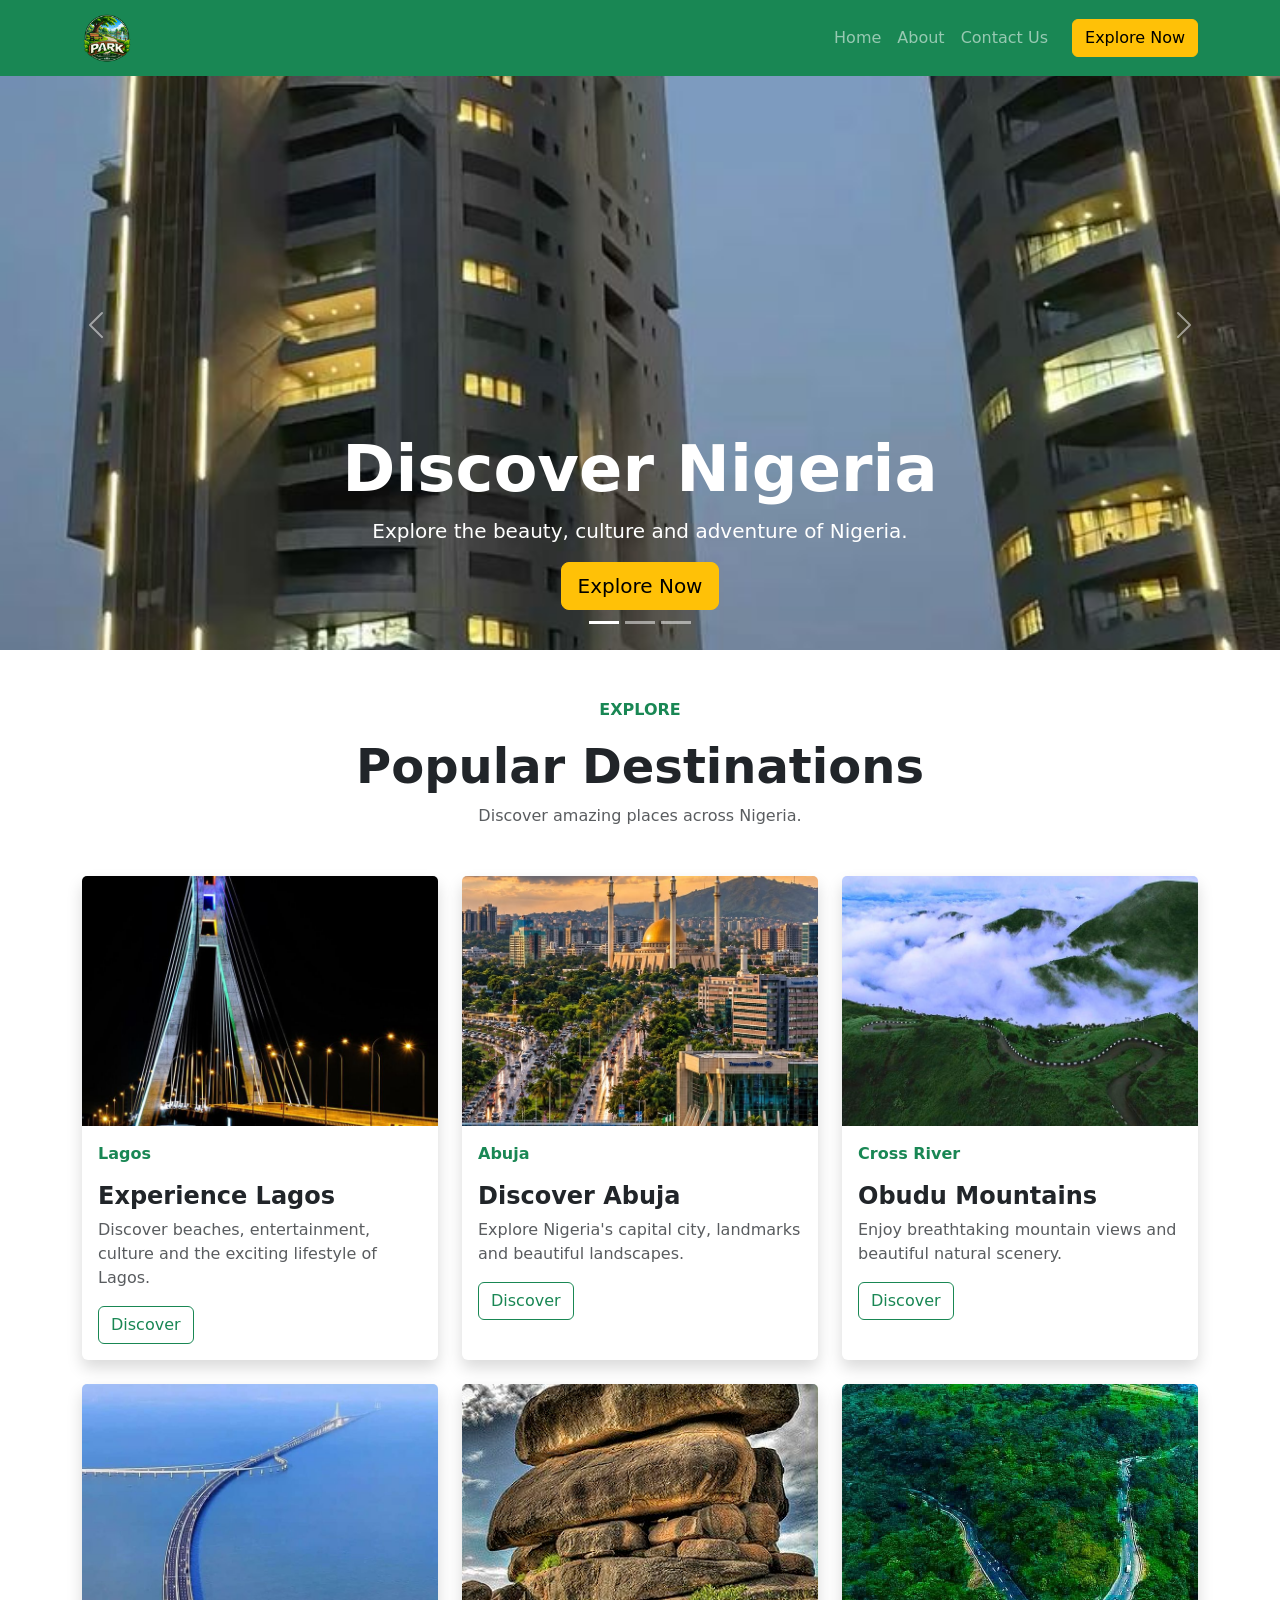
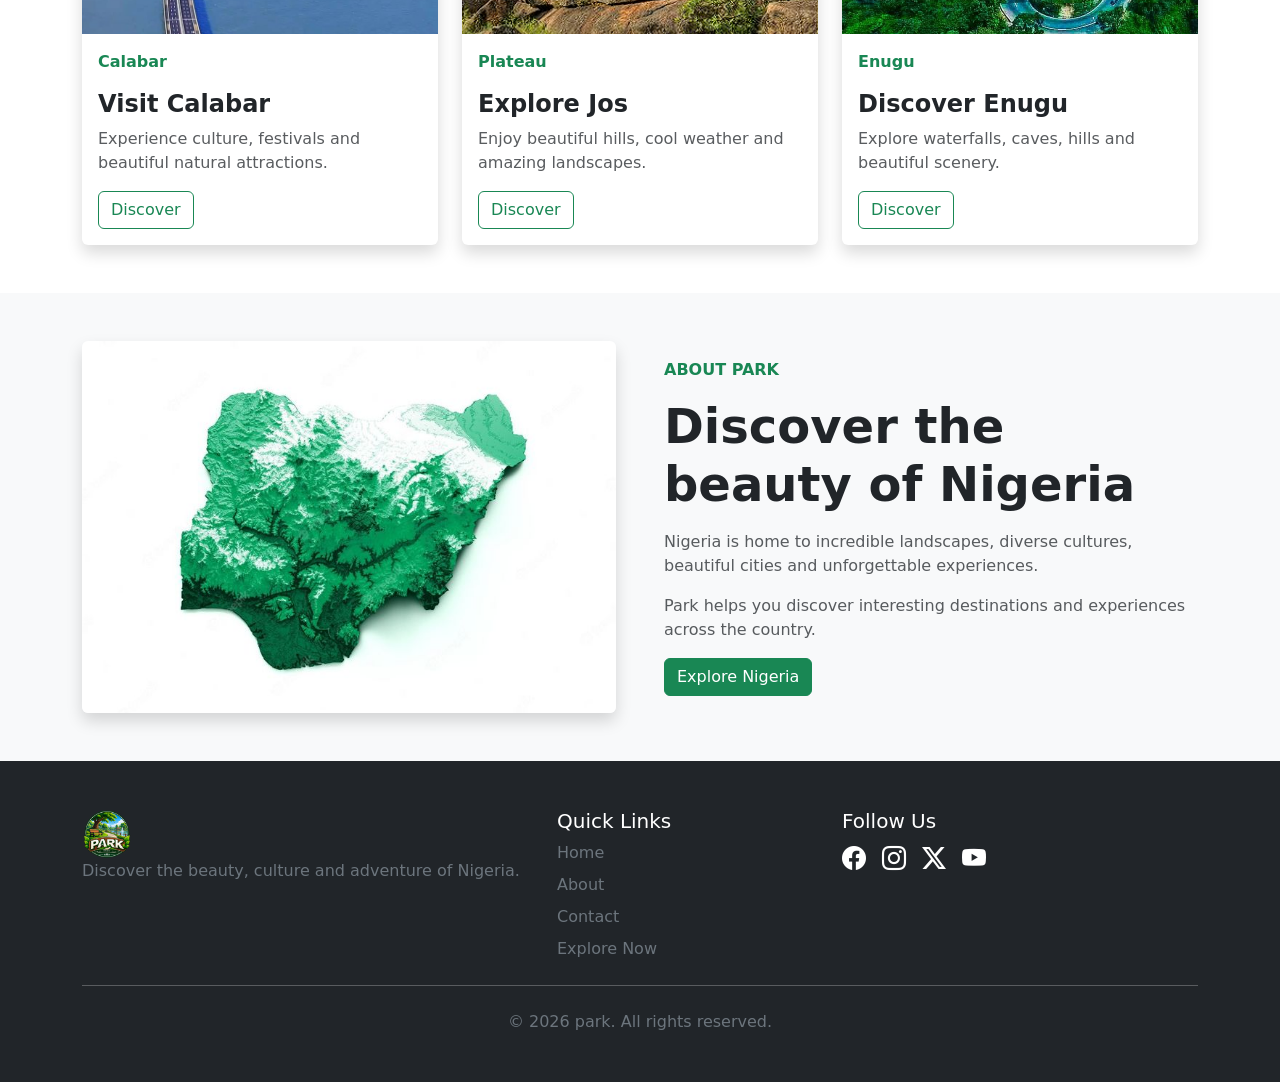
==== index.html @ 6b12b0c2 "Update login page styling" ====
<!doctype html>
<html lang="en">
  <head>
    <link rel="icon" type="image/png" href="images/park.png">
    <meta charset="UTF-8" />
    <meta name="viewport" content="width=device-width, initial-scale=1.0" />
    
    <title>Park|Home</title>
    <link rel="stylesheet" href="style.css">

    <link
      href="https://cdn.jsdelivr.net/npm/bootstrap@5.3.8/dist/css/bootstrap.min.css"
      rel="stylesheet"
    />

    <link
      rel="stylesheet"
      href="https://cdn.jsdelivr.net/npm/bootstrap-icons@1.13.1/font/bootstrap-icons.min.css"
    />
    <style>
      
      
    </style>
  </head>

  <body>
    <nav class="navbar navbar-expand-lg navbar-dark bg-success fixed-top">
      <div class="container">
        <a class="navbar-brand fw-bold fs-3" href="index.html">
          <img
            src="images/park.png"
            class="img-fluid"
            style="height: 50px; width: auto"
            alt="Park Logo"
          />
        </a>

        <button
          class="navbar-toggler"
          type="button"
          data-bs-toggle="collapse"
          data-bs-target="#navbarNav"
        >
          <span class="navbar-toggler-icon"></span>
        </button>

        <div class="collapse navbar-collapse" id="navbarNav">
          <ul class="navbar-nav ms-auto">
            <li class="nav-item">
              <a class="nav-link " href="html/index.html"> Home </a>
            </li>

            <li class="nav-item">
              <a class="nav-link" href="html/about.html"> About </a>
            </li>

            <li class="nav-item">
              <a class="nav-link" href="html/contact.html"> Contact Us</a>
            </li>
          </ul>

          <a href="html/explore.html" class="btn btn-warning ms-lg-3"> Explore Now </a>
        </div>
      </div>
    </nav>

    <section id="home">
      <div id="heroCarousel" class="carousel slide" data-bs-ride="carousel">
        <div class="carousel-indicators">
          <button
            type="button"
            data-bs-target="#heroCarousel"
            data-bs-slide-to="0"
            class="active"
          ></button>

          <button
            type="button"
            data-bs-target="#heroCarousel"
            data-bs-slide-to="1"
          ></button>

          <button
            type="button"
            data-bs-target="#heroCarousel"
            data-bs-slide-to="2"
          ></button>
        </div>

        <div class="carousel-inner">
          <div class="carousel-item active">
            <img
              src="images/Eko Atlantic City Nigeria 🇳🇬.jpg"
              class="d-block w-100"
              style="height: 650px; object-fit: cover"
              alt="Nigeria landscape"
            />

            <div class="carousel-caption">
              <h1 class="display-3 fw-bold">Discover Nigeria</h1>

              <p class="fs-5">
                Explore the beauty, culture and adventure of Nigeria.
              </p>

              <a href="html/explore.html" class="btn btn-warning btn-lg">
                Explore Now
              </a>
            </div>
          </div>

          <div class="carousel-item">
            <img
              src="images/Lagos, Nigeria.jpg"
              class="d-block w-100"
              style="height: 650px; object-fit: cover"
              alt="Nature"
            />

            <div class="carousel-caption">
              <h1 class="display-3 fw-bold">Your Adventure Awaits</h1>

              <p class="fs-5">There is always somewhere new to explore.</p>

              <a href="html/explore.html" class="btn btn-warning btn-lg">
                Start Exploring
              </a>
            </div>
          </div>

          <div class="carousel-item">
            <img
              src="images/3rd.jpg"
              class="d-block w-100"
              style="height: 650px; object-fit: cover"
              alt="Mountains"
            />

            <div class="carousel-caption">
              <h1 class="display-3 fw-bold">Experien<span>ce Nature</span></h1>

              <p class="fs-5">Discover moun<span>tains, forests and waterfalls.</span></p>

              <a href="html/contact.html" class="btn btn-warning btn-lg">
                Plan Your Trip
              </a>
            </div>
          </div>
        </div>

        <button
          class="carousel-control-prev"
          type="button"
          data-bs-target="#heroCarousel"
          data-bs-slide="prev"
        >
          <span class="carousel-control-prev-icon"></span>
        </button>

        <button
          class="carousel-control-next"
          type="button"
          data-bs-target="#heroCarousel"
          data-bs-slide="next"
        >
          <span class="carousel-control-next-icon"></span>
        </button>
      </div>
    </section>
    <section id="destinations" class="py-5">
      <div class="container">
        <div class="text-center mb-5">
          <p class="text-success fw-bold">EXPLORE</p>

          <h2 class="display-5 fw-bold">Popular Destinations</h2>

          <p class="text-muted">Discover amazing places across Nigeria.</p>
        </div>

        <div class="row g-4">
          <div class="col-md-6 col-lg-4">
            <div class="card h-100 shadow border-0">
              <img
                src="images/lagos.jpg"
                class="card-img-top"
                style="height: 250px; object-fit: cover"
                alt="Lagos"
              />

              <div class="card-body">
                <p class="text-success fw-bold">Lagos</p>

                <h4 class="card-title fw-bold">Experience Lagos</h4>

                <p class="card-text text-muted">
                  Discover beaches, entertainment, culture and the exciting
                  lifestyle of Lagos.
                </p>

                <a href="html/explore.html" class="btn btn-outline-success"> Discover </a>
              </div>
            </div>
          </div>

          <div class="col-md-6 col-lg-4">
            <div class="card h-100 shadow border-0">
              <img
                src="images/Abuja, Nigeria.jpg"
                class="card-img-top"
                style="height: 250px; object-fit: cover"
                alt="Abuja"
              />

              <div class="card-body">
                <p class="text-success fw-bold">Abuja</p>

                <h4 class="card-title fw-bold">Discover Abuja</h4>

                <p class="card-text text-muted">
                  Explore Nigeria's capital city, landmarks and beautiful
                  landscapes.
                </p>

                <a href="html/explore.html" class="btn btn-outline-success"> Discover </a>
              </div>
            </div>
          </div>

          <div class="col-md-6 col-lg-4">
            <div class="card h-100 shadow border-0">
              <img
                src="images/obudu.jpg"
                class="card-img-top"
                style="height: 250px; object-fit: cover"
                alt="Obudu Mountains"
              />

              <div class="card-body">
                <p class="text-success fw-bold">Cross River</p>

                <h4 class="card-title fw-bold">Obudu Mountains</h4>

                <p class="card-text text-muted">
                  Enjoy breathtaking mountain views and beautiful natural
                  scenery.
                </p>

                <a href="html/explore.html" class="btn btn-outline-success"> Discover </a>
              </div>
            </div>
          </div>

          <div class="col-md-6 col-lg-4">
            <div class="card h-100 shadow border-0">
              <img
                src="images/calabar.jpg"
                class="card-img-top"
                style="height: 250px; object-fit: cover"
                alt="Calabar"
              />

              <div class="card-body">
                <p class="text-success fw-bold">Calabar</p>

                <h4 class="card-title fw-bold">Visit Calabar</h4>

                <p class="card-text text-muted">
                  Experience culture, festivals and beautiful natural
                  attractions.
                </p>

                <a href="html/explore.html" class="btn btn-outline-success"> Discover </a>
              </div>
            </div>
          </div>

          <div class="col-md-6 col-lg-4">
            <div class="card h-100 shadow border-0">
              <img
                src="images/jos.jpg"
                class="card-img-top"
                style="height: 250px; object-fit: cover"
                alt="Jos"
              />

              <div class="card-body">
                <p class="text-success fw-bold">Plateau</p>

                <h4 class="card-title fw-bold">Explore Jos</h4>

                <p class="card-text text-muted">
                  Enjoy beautiful hills, cool weather and amazing landscapes.
                </p>

                <a href="html/explore.html" class="btn btn-outline-success"> Discover </a>
              </div>
            </div>
          </div>

          <div class="col-md-6 col-lg-4">
            <div class="card h-100 shadow border-0">
              <img
                src="images/enugu.jpg"
                class="card-img-top"
                style="height: 250px; object-fit: cover"
                alt="Enugu"
              />

              <div class="card-body">
                <p class="text-success fw-bold">Enugu</p>

                <h4 class="card-title fw-bold">Discover Enugu</h4>

                <p class="card-text text-muted">
                  Explore waterfalls, caves, hills and beautiful scenery.
                </p>

                <a href="html/explore.html" class="btn btn-outline-success"> Discover </a>
              </div>
            </div>
          </div>
        </div>
      </div>
    </section>

    <section class="py-5 bg-light">
      <div class="container">
        <div class="row align-items-center g-5">
          <div class="col-lg-6">
            <img
              src="images/map.png"
              class="img-fluid rounded shadow"
              alt="Nigeria"
            />
          </div>

          <div class="col-lg-6">
            <p class="text-success fw-bold">ABOUT PARK</p>

            <h2 class="display-5 fw-bold">Discover the beauty of Nigeria</h2>

            <p class="text-muted mt-3">
              Nigeria is home to incredible landscapes, diverse cultures,
              beautiful cities and unforgettable experiences.
            </p>

            <p class="text-muted">
              Park helps you discover interesting destinations and experiences
              across the country.
            </p>

            <a href="html/explore.html" class="btn btn-success">
              Explore Nigeria
            </a>
          </div>
        </div>
      </div>
    </section>

    <footer class="bg-dark text-white py-5">
      <div class="container">
        <div class="row g-4">
          <div class="col-lg-5">
            <a class="navbar-brand fw-bold fs-3" href="index.html">
              <img
                src="images/park.png"
                class="img-fluid"
                style="height: 50px; width: auto"
                alt="Tour Naija logo"
              />
            </a>

            <p class="text-secondary">
              Discover the beauty, culture and adventure of Nigeria.
            </p>
          </div>

          <div class="col-6 col-lg-3">
            <h5>Quick Links</h5>

            <a
              href="index.html"
              class="d-block text-secondary text-decoration-none mb-2"
            >
              Home
            </a>

            <a
              href="html/about.html"
              class="d-block text-secondary text-decoration-none mb-2"
            >
              About
            </a>

            <a
              href="html/contact.html"
              class="d-block text-secondary text-decoration-none mb-2"
            >
              Contact
            </a>

            <a
              href="html/explore.html"
              class="d-block text-secondary text-decoration-none"
            >
              Explore Now
            </a>
          </div>

          <div class="col-6 col-lg-4">
            <h5>Follow Us</h5>

            <div class="d-flex gap-3 fs-4">
              <a href="http://facebook.com" class="text-white">
                <i class="bi bi-facebook"></i>
              </a>

              <a href="http://instagram.com" class="text-white">
                <i class="bi bi-instagram"></i>
              </a>

              <a href="http://twitter.com" class="text-white">
                <i class="bi bi-twitter-x"></i>
              </a>

              <a href="http://youtube.com" class="text-white">
                <i class="bi bi-youtube"></i>
              </a>
            </div>
          </div>
        </div>

        <hr class="my-4" />

        <p class="text-secondary mb-0 text-center">
          © 2026 park. All rights reserved.
        </p>
      </div>
    </footer>

    <script src="https://cdn.jsdelivr.net/npm/bootstrap@5.3.8/dist/js/bootstrap.bundle.min.js"></script>
  </body>
</html>
---- style.css ----
.nav-link:hover{
            background-color: #FFC107;
            border-radius: 16px;
            font-size: 20px;
            color: #198754;
      }
      .nav-link:active{
        color: #FFC107;
        font-size: larger;
      }
      .navbar navbar-expand-lg navbar-dark bg-success fixed-top{
        opacity: 0.1;
      }
      .btn btn-warning ms-lg-3:hover{
        font-size: 20px;
      }
      #contact{
        background-image: url(../images/one.jpg);
}
.carousel-caption span{
    color: #198754;
}
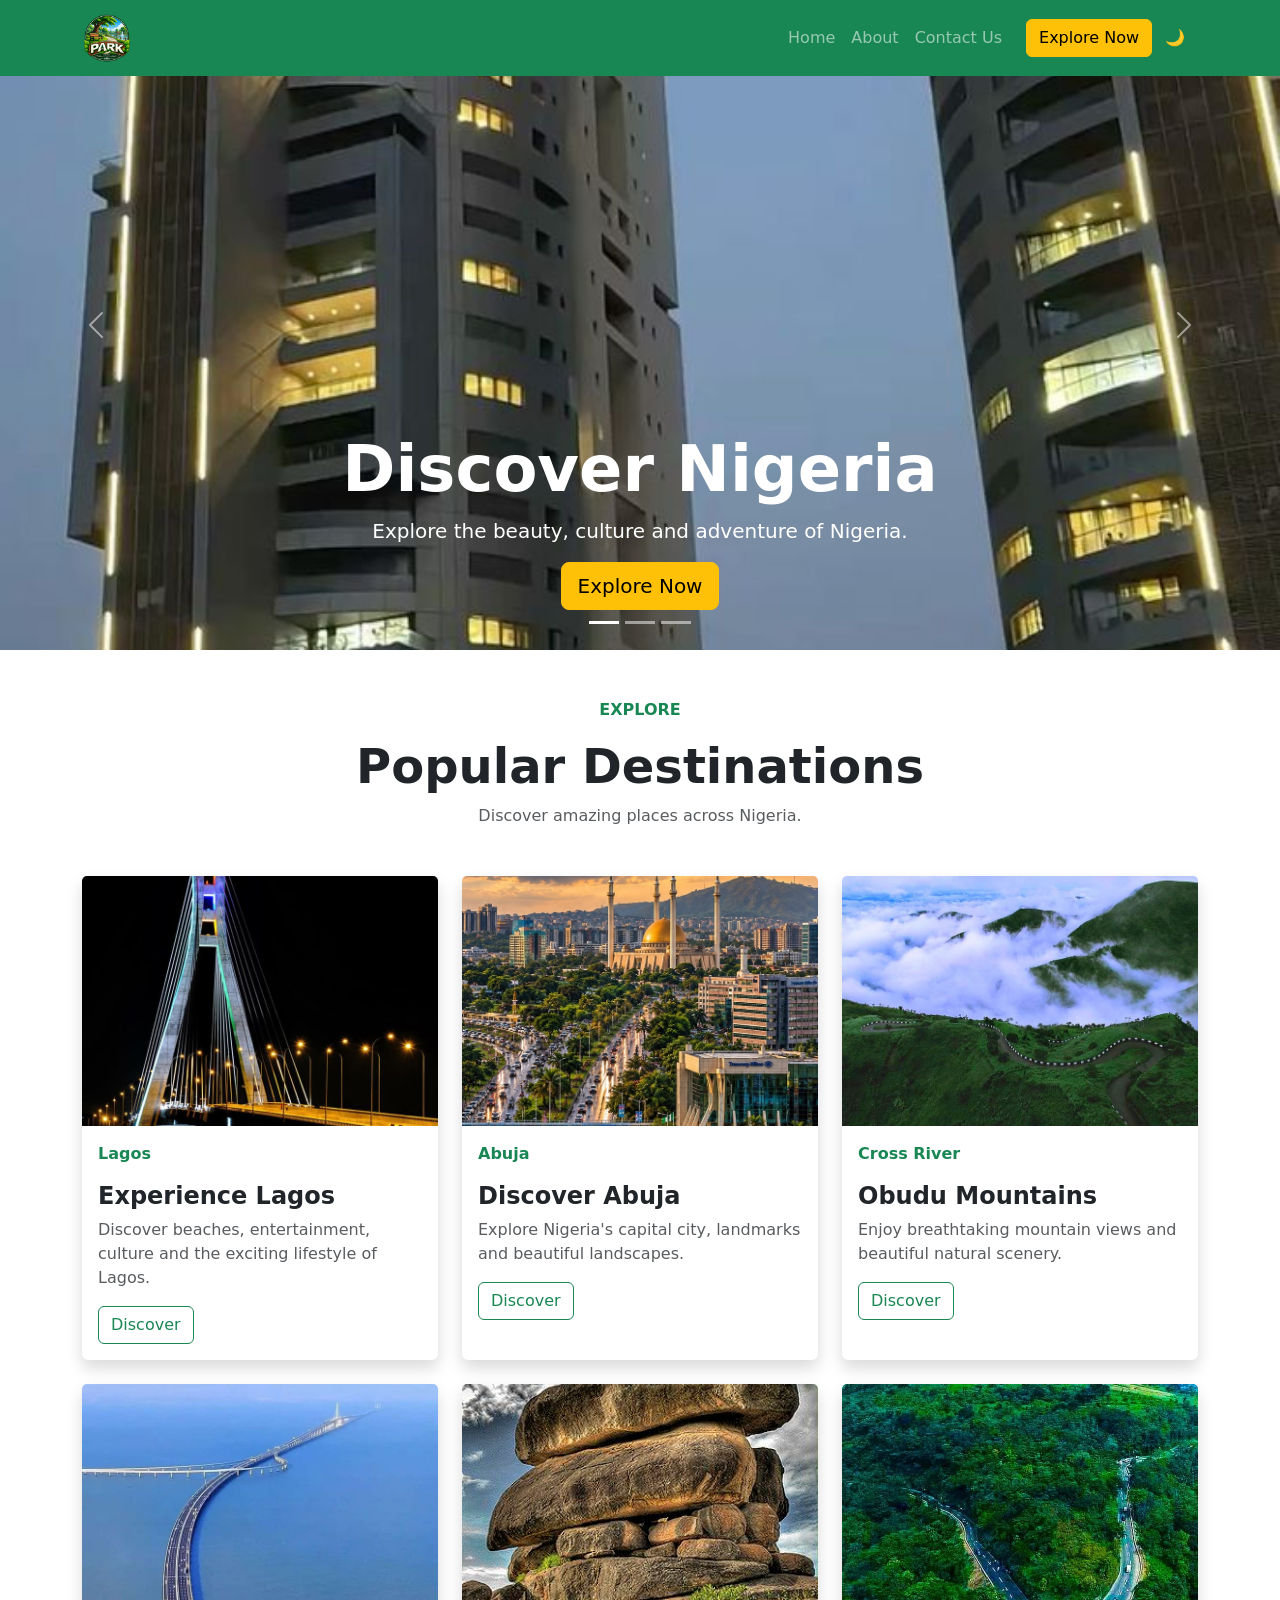
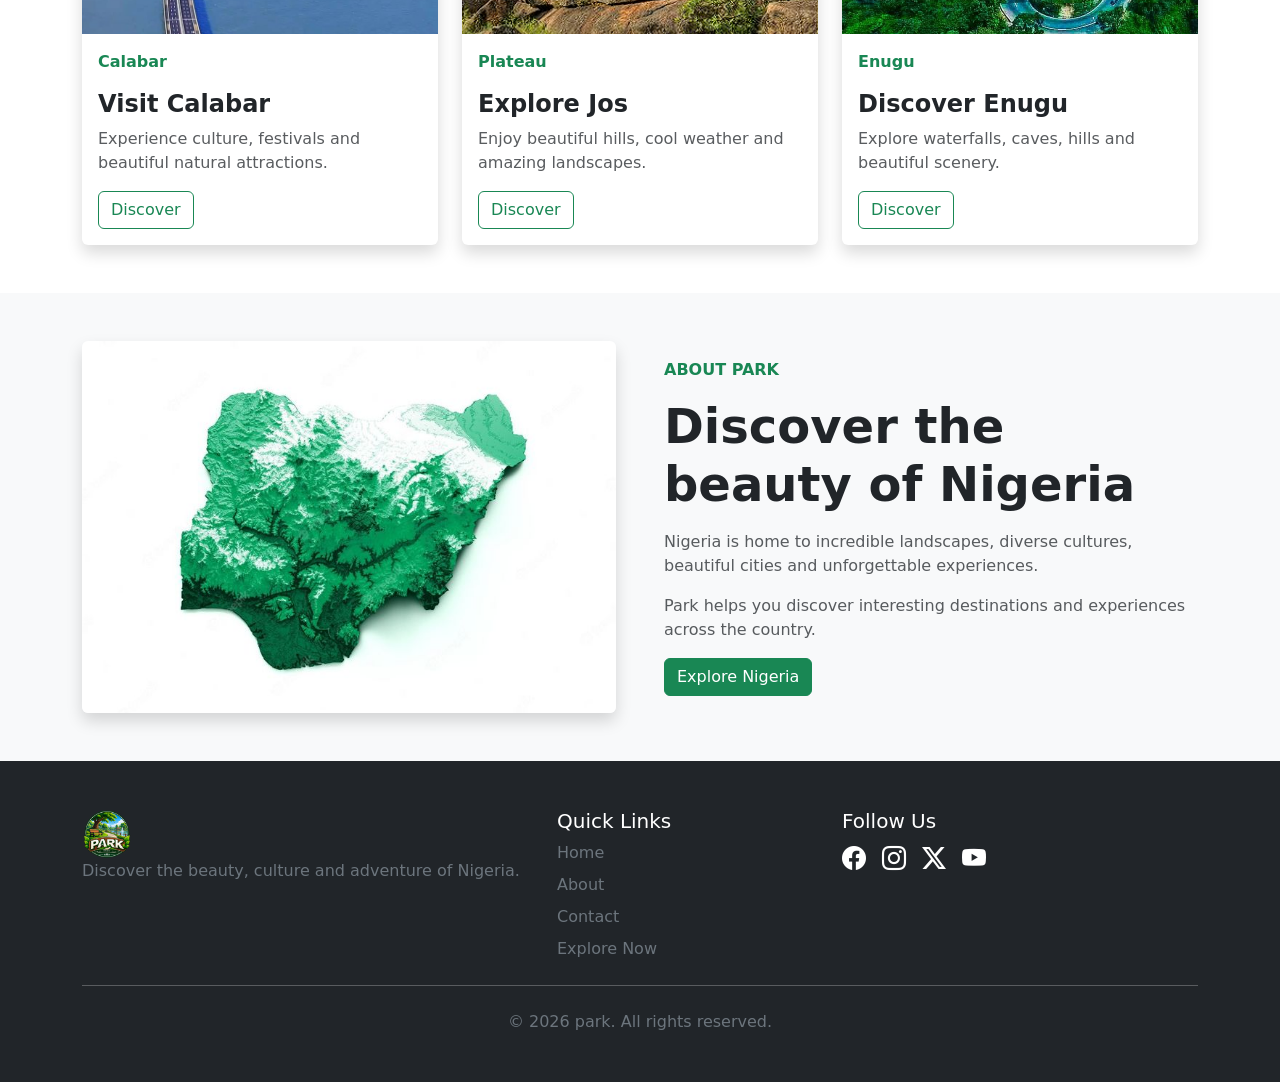
==== commit adde98f2: "Update login page styling" ====
--- a/index.html
+++ b/index.html
@@ -1,12 +1,12 @@
 <!doctype html>
 <html lang="en">
   <head>
-    <link rel="icon" type="image/png" href="images/park.png">
+    <link rel="icon" type="image/png" href="images/park.png" />
     <meta charset="UTF-8" />
     <meta name="viewport" content="width=device-width, initial-scale=1.0" />
-    
+
     <title>Park|Home</title>
-    <link rel="stylesheet" href="style.css">
+    <link rel="stylesheet" href="style.css" />
 
     <link
       href="https://cdn.jsdelivr.net/npm/bootstrap@5.3.8/dist/css/bootstrap.min.css"
@@ -17,10 +17,7 @@
       rel="stylesheet"
       href="https://cdn.jsdelivr.net/npm/bootstrap-icons@1.13.1/font/bootstrap-icons.min.css"
     />
-    <style>
-      
-      
-    </style>
+    <style></style>
   </head>
 
   <body>
@@ -47,7 +44,7 @@
         <div class="collapse navbar-collapse" id="navbarNav">
           <ul class="navbar-nav ms-auto">
             <li class="nav-item">
-              <a class="nav-link " href="html/index.html"> Home </a>
+              <a class="nav-link" href="html/index.html"> Home </a>
             </li>
 
             <li class="nav-item">
@@ -59,8 +56,11 @@
             </li>
           </ul>
 
-          <a href="html/explore.html" class="btn btn-warning ms-lg-3"> Explore Now </a>
-        </div>
+          <a href="html/explore.html" class="btn btn-warning ms-lg-3">
+            Explore Now
+          </a>
+        </div>
+        <button id="themeToggle" class="btn btn">🌙</button>
       </div>
     </nav>
 
@@ -139,7 +139,9 @@
             <div class="carousel-caption">
               <h1 class="display-3 fw-bold">Experien<span>ce Nature</span></h1>
 
-              <p class="fs-5">Discover moun<span>tains, forests and waterfalls.</span></p>
+              <p class="fs-5">
+                Discover moun<span>tains, forests and waterfalls.</span>
+              </p>
 
               <a href="html/contact.html" class="btn btn-warning btn-lg">
                 Plan Your Trip
@@ -197,7 +199,9 @@
                   lifestyle of Lagos.
                 </p>
 
-                <a href="html/explore.html" class="btn btn-outline-success"> Discover </a>
+                <a href="html/explore.html" class="btn btn-outline-success">
+                  Discover
+                </a>
               </div>
             </div>
           </div>
@@ -221,7 +225,9 @@
                   landscapes.
                 </p>
 
-                <a href="html/explore.html" class="btn btn-outline-success"> Discover </a>
+                <a href="html/explore.html" class="btn btn-outline-success">
+                  Discover
+                </a>
               </div>
             </div>
           </div>
@@ -245,7 +251,9 @@
                   scenery.
                 </p>
 
-                <a href="html/explore.html" class="btn btn-outline-success"> Discover </a>
+                <a href="html/explore.html" class="btn btn-outline-success">
+                  Discover
+                </a>
               </div>
             </div>
           </div>
@@ -269,7 +277,9 @@
                   attractions.
                 </p>
 
-                <a href="html/explore.html" class="btn btn-outline-success"> Discover </a>
+                <a href="html/explore.html" class="btn btn-outline-success">
+                  Discover
+                </a>
               </div>
             </div>
           </div>
@@ -292,7 +302,9 @@
                   Enjoy beautiful hills, cool weather and amazing landscapes.
                 </p>
 
-                <a href="html/explore.html" class="btn btn-outline-success"> Discover </a>
+                <a href="html/explore.html" class="btn btn-outline-success">
+                  Discover
+                </a>
               </div>
             </div>
           </div>
@@ -315,15 +327,17 @@
                   Explore waterfalls, caves, hills and beautiful scenery.
                 </p>
 
-                <a href="html/explore.html" class="btn btn-outline-success"> Discover </a>
+                <a href="html/explore.html" class="btn btn-outline-success">
+                  Discover
+                </a>
               </div>
             </div>
           </div>
         </div>
       </div>
     </section>
-
-    <section class="py-5 bg-light">
+    
+    <section id="about" class="py-5 bg-light">
       <div class="container">
         <div class="row align-items-center g-5">
           <div class="col-lg-6">
@@ -437,7 +451,7 @@
         </p>
       </div>
     </footer>
-
+    <script src="script.js"></script>
     <script src="https://cdn.jsdelivr.net/npm/bootstrap@5.3.8/dist/js/bootstrap.bundle.min.js"></script>
   </body>
 </html>
--- a/style.css
+++ b/style.css
@@ -1,22 +1,61 @@
-.nav-link:hover{
-            background-color: #FFC107;
-            border-radius: 16px;
-            font-size: 20px;
-            color: #198754;
-      }
-      .nav-link:active{
-        color: #FFC107;
-        font-size: larger;
-      }
-      .navbar navbar-expand-lg navbar-dark bg-success fixed-top{
-        opacity: 0.1;
-      }
-      .btn btn-warning ms-lg-3:hover{
-        font-size: 20px;
-      }
-      #contact{
-        background-image: url(../images/one.jpg);
+body {
+  background-color: white;
+  color: black;
+  transition: 0.3s;
 }
-.carousel-caption span{
-    color: #198754;
-}+
+/* Dark mode */
+body.dark-mode {
+  background-color: #121212;
+  color: white;
+}
+
+body.dark-mode .navbar {
+  background-color: #1f1f1f !important;
+}
+
+body.dark-mode .card {
+  background-color: #1f1f1f;
+  color: white;
+}
+
+body.dark-mode #about {
+  background-color: #121212 !important;
+  color: white;
+}
+
+body.dark-mode #about .text-muted {
+  color: #d0d0d0 !important;
+}
+
+body.dark-mode .text-dark {
+  color: white !important;
+}
+body.dark-mode #contact {
+  background-image: url(images/darkflag.jpg) !important;
+  background-repeat: no-repeat;
+  background-size: cover;
+  background-position: center;
+}
+.nav-link:hover {
+  background-color: #ffc107;
+  border-radius: 16px;
+  font-size: 20px;
+  color: #198754;
+}
+.nav-link:active {
+  color: #ffc107;
+  font-size: larger;
+}
+.navbar navbar-expand-lg navbar-dark bg-success fixed-top {
+  opacity: 0.1;
+}
+.btn btn-warning ms-lg-3:hover {
+  font-size: 20px;
+}
+#contact {
+  background-image: url(../images/one.jpg);
+}
+.carousel-caption span {
+  color: #198754;
+}
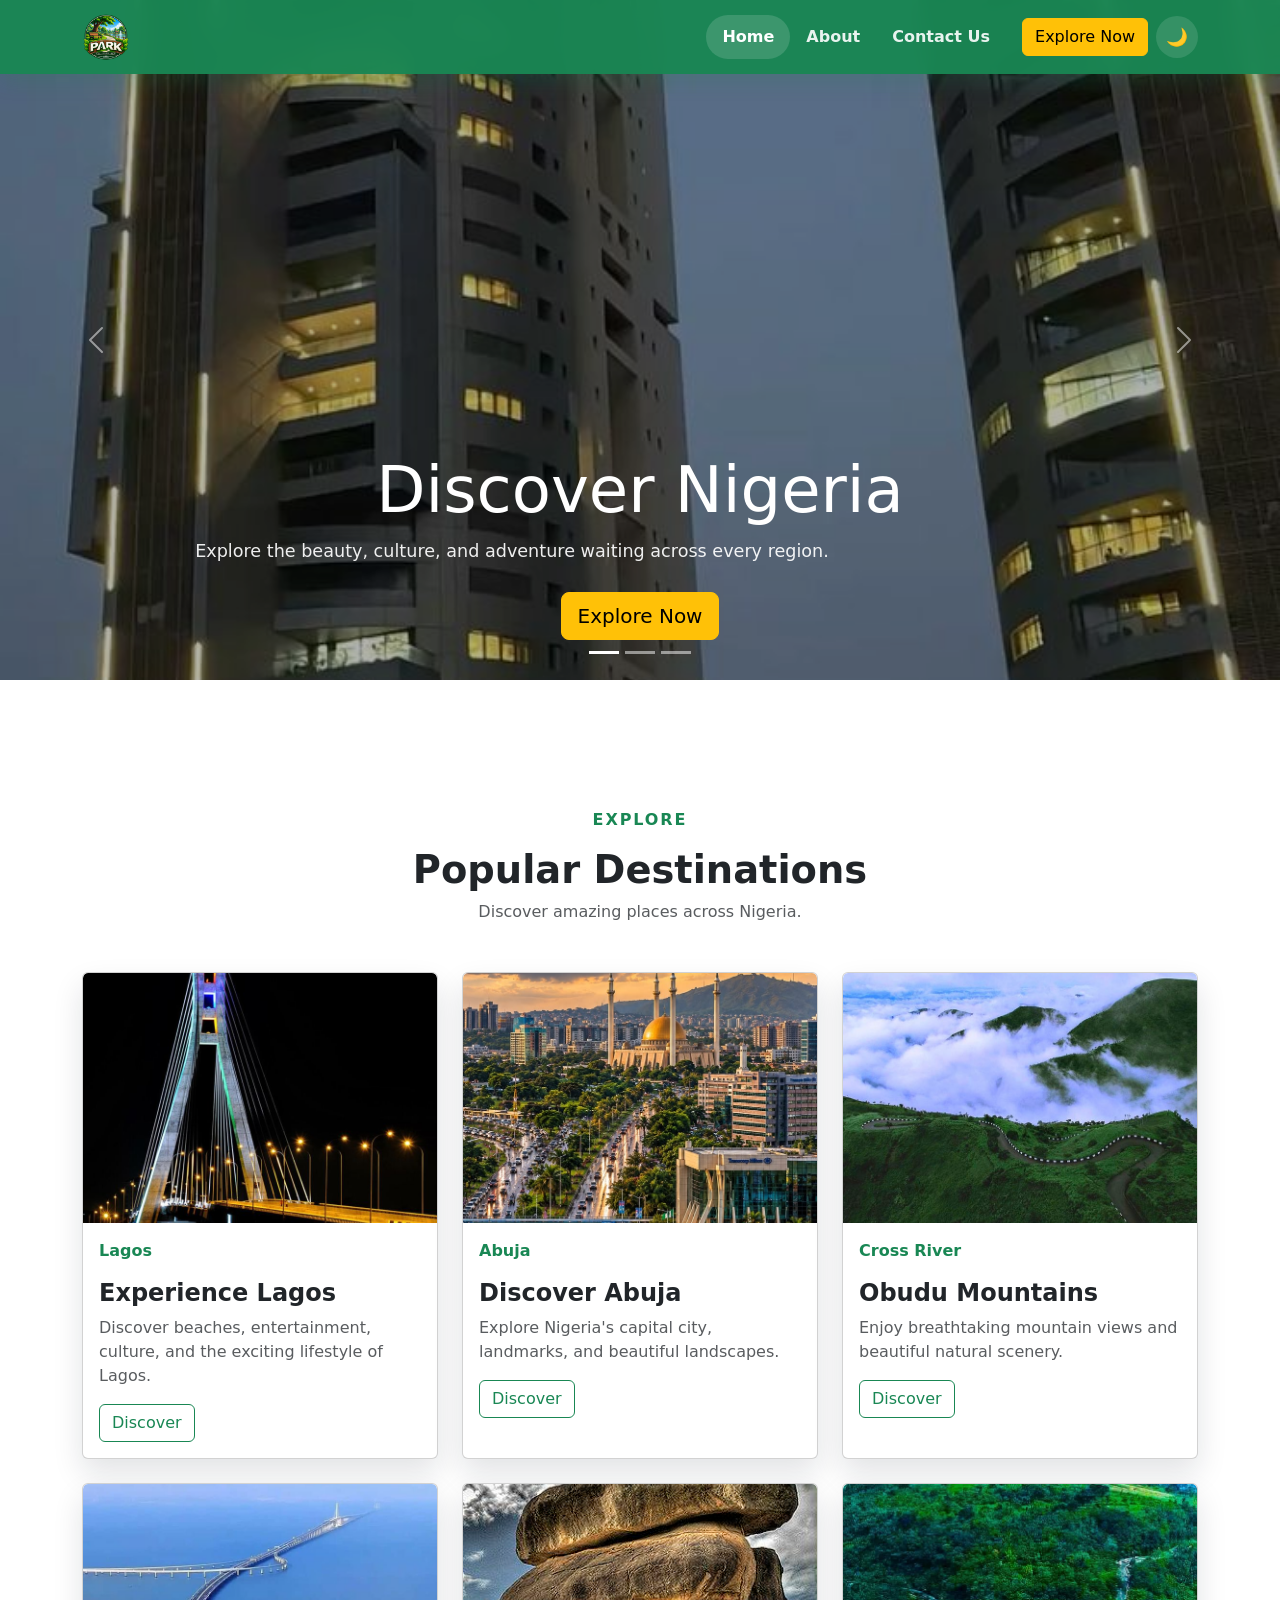
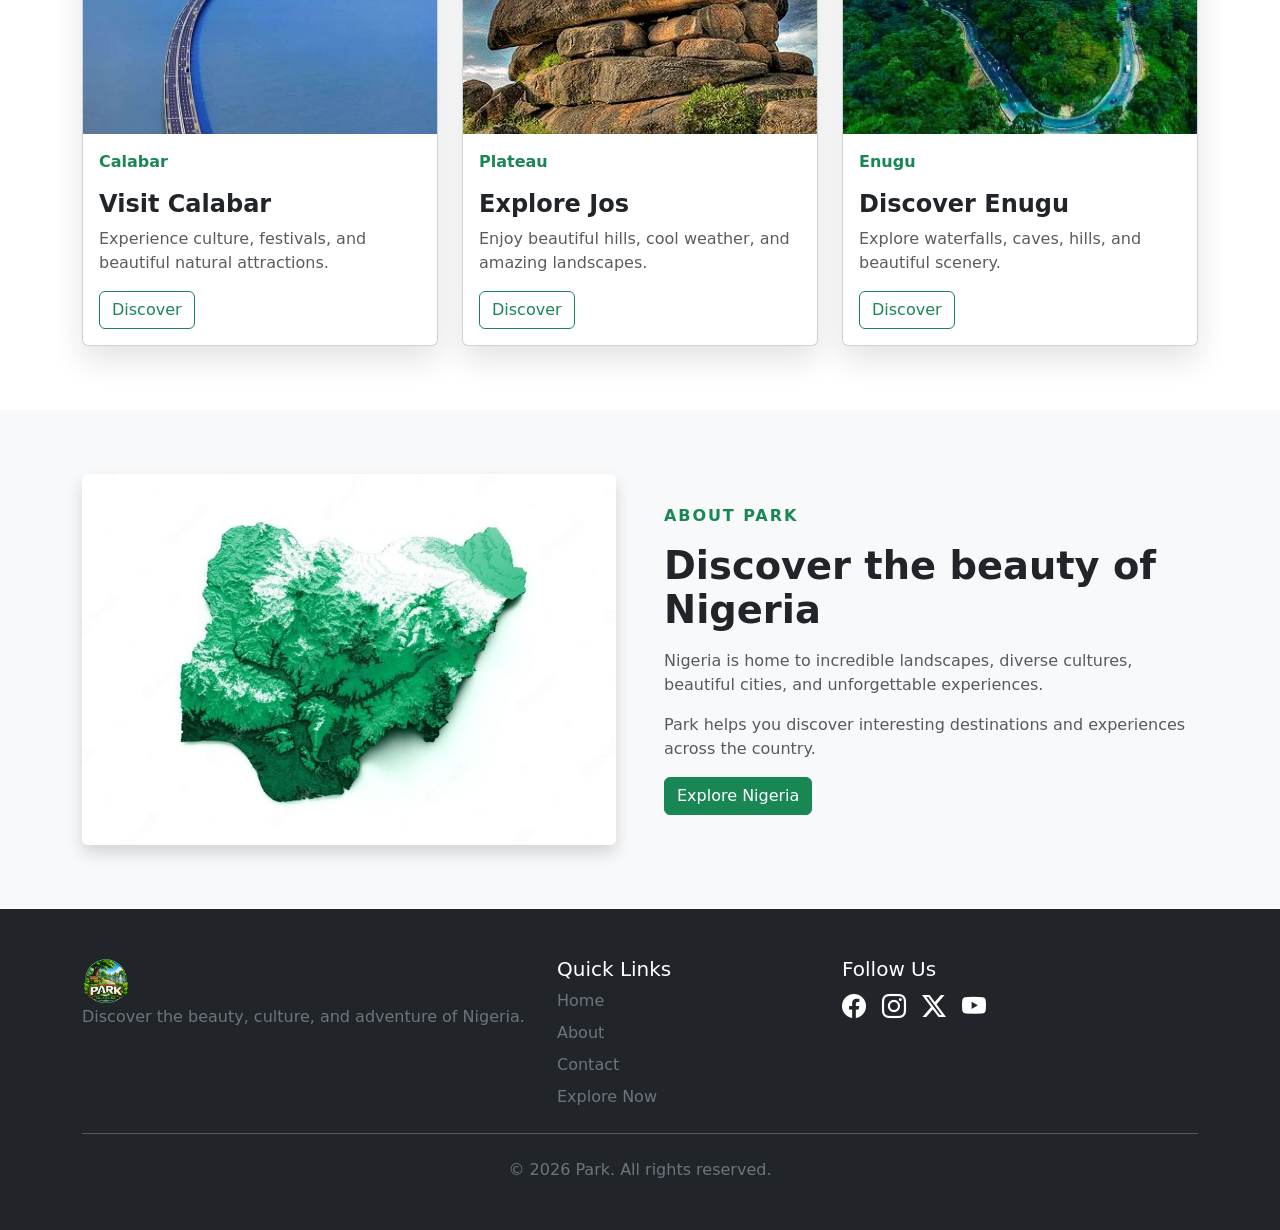
==== commit 06272a3c: "Update login page styling" ====
--- a/index.html
+++ b/index.html
@@ -1,456 +1,223 @@
-<!doctype html>
+﻿<!doctype html>
 <html lang="en">
   <head>
-    <link rel="icon" type="image/png" href="images/park.png" />
     <meta charset="UTF-8" />
     <meta name="viewport" content="width=device-width, initial-scale=1.0" />
-
-    <title>Park|Home</title>
+    <meta name="description" content="Explore beautiful destinations, culture, and unforgettable experiences across Nigeria." />
+    <link rel="icon" type="image/png" href="images/park.png" />
+    <title>Park | Home</title>
     <link rel="stylesheet" href="style.css" />
-
-    <link
-      href="https://cdn.jsdelivr.net/npm/bootstrap@5.3.8/dist/css/bootstrap.min.css"
-      rel="stylesheet"
-    />
-
-    <link
-      rel="stylesheet"
-      href="https://cdn.jsdelivr.net/npm/bootstrap-icons@1.13.1/font/bootstrap-icons.min.css"
-    />
-    <style></style>
+    <link href="https://cdn.jsdelivr.net/npm/bootstrap@5.3.8/dist/css/bootstrap.min.css" rel="stylesheet" />
+    <link rel="stylesheet" href="https://cdn.jsdelivr.net/npm/bootstrap-icons@1.13.1/font/bootstrap-icons.min.css" />
   </head>
 
   <body>
-    <nav class="navbar navbar-expand-lg navbar-dark bg-success fixed-top">
+    <nav class="navbar navbar-expand-lg navbar-dark fixed-top">
       <div class="container">
-        <a class="navbar-brand fw-bold fs-3" href="index.html">
-          <img
-            src="images/park.png"
-            class="img-fluid"
-            style="height: 50px; width: auto"
-            alt="Park Logo"
-          />
+        <a class="navbar-brand fw-bold fs-3" href="index.html" aria-label="Park home page">
+          <img src="images/park.png" alt="Park Logo" />
         </a>
 
-        <button
-          class="navbar-toggler"
-          type="button"
-          data-bs-toggle="collapse"
-          data-bs-target="#navbarNav"
-        >
+        <button class="navbar-toggler" type="button" data-bs-toggle="collapse" data-bs-target="#navbarNav" aria-controls="navbarNav" aria-expanded="false" aria-label="Toggle navigation">
           <span class="navbar-toggler-icon"></span>
         </button>
 
         <div class="collapse navbar-collapse" id="navbarNav">
-          <ul class="navbar-nav ms-auto">
-            <li class="nav-item">
-              <a class="nav-link" href="html/index.html"> Home </a>
-            </li>
-
-            <li class="nav-item">
-              <a class="nav-link" href="html/about.html"> About </a>
-            </li>
-
-            <li class="nav-item">
-              <a class="nav-link" href="html/contact.html"> Contact Us</a>
-            </li>
+          <ul class="navbar-nav ms-auto align-items-lg-center">
+            <li class="nav-item"><a class="nav-link active" href="index.html">Home</a></li>
+            <li class="nav-item"><a class="nav-link" href="html/about.html">About</a></li>
+            <li class="nav-item"><a class="nav-link" href="html/contact.html">Contact Us</a></li>
           </ul>
-
-          <a href="html/explore.html" class="btn btn-warning ms-lg-3">
-            Explore Now
-          </a>
-        </div>
-        <button id="themeToggle" class="btn btn">🌙</button>
+          <a href="html/explore.html" class="btn btn-warning ms-lg-3">Explore Now</a>
+        </div>
+
+        <button id="themeToggle" class="theme-toggle ms-2" type="button" aria-label="Switch to dark mode">🌙</button>
       </div>
     </nav>
 
-    <section id="home">
-      <div id="heroCarousel" class="carousel slide" data-bs-ride="carousel">
-        <div class="carousel-indicators">
-          <button
-            type="button"
-            data-bs-target="#heroCarousel"
-            data-bs-slide-to="0"
-            class="active"
-          ></button>
-
-          <button
-            type="button"
-            data-bs-target="#heroCarousel"
-            data-bs-slide-to="1"
-          ></button>
-
-          <button
-            type="button"
-            data-bs-target="#heroCarousel"
-            data-bs-slide-to="2"
-          ></button>
-        </div>
-
-        <div class="carousel-inner">
-          <div class="carousel-item active">
-            <img
-              src="images/Eko Atlantic City Nigeria 🇳🇬.jpg"
-              class="d-block w-100"
-              style="height: 650px; object-fit: cover"
-              alt="Nigeria landscape"
-            />
-
-            <div class="carousel-caption">
-              <h1 class="display-3 fw-bold">Discover Nigeria</h1>
-
-              <p class="fs-5">
-                Explore the beauty, culture and adventure of Nigeria.
-              </p>
-
-              <a href="html/explore.html" class="btn btn-warning btn-lg">
-                Explore Now
-              </a>
-            </div>
-          </div>
-
-          <div class="carousel-item">
-            <img
-              src="images/Lagos, Nigeria.jpg"
-              class="d-block w-100"
-              style="height: 650px; object-fit: cover"
-              alt="Nature"
-            />
-
-            <div class="carousel-caption">
-              <h1 class="display-3 fw-bold">Your Adventure Awaits</h1>
-
-              <p class="fs-5">There is always somewhere new to explore.</p>
-
-              <a href="html/explore.html" class="btn btn-warning btn-lg">
-                Start Exploring
-              </a>
-            </div>
-          </div>
-
-          <div class="carousel-item">
-            <img
-              src="images/3rd.jpg"
-              class="d-block w-100"
-              style="height: 650px; object-fit: cover"
-              alt="Mountains"
-            />
-
-            <div class="carousel-caption">
-              <h1 class="display-3 fw-bold">Experien<span>ce Nature</span></h1>
-
-              <p class="fs-5">
-                Discover moun<span>tains, forests and waterfalls.</span>
-              </p>
-
-              <a href="html/contact.html" class="btn btn-warning btn-lg">
-                Plan Your Trip
-              </a>
-            </div>
-          </div>
-        </div>
-
-        <button
-          class="carousel-control-prev"
-          type="button"
-          data-bs-target="#heroCarousel"
-          data-bs-slide="prev"
-        >
-          <span class="carousel-control-prev-icon"></span>
-        </button>
-
-        <button
-          class="carousel-control-next"
-          type="button"
-          data-bs-target="#heroCarousel"
-          data-bs-slide="next"
-        >
-          <span class="carousel-control-next-icon"></span>
-        </button>
-      </div>
-    </section>
-    <section id="destinations" class="py-5">
-      <div class="container">
-        <div class="text-center mb-5">
-          <p class="text-success fw-bold">EXPLORE</p>
-
-          <h2 class="display-5 fw-bold">Popular Destinations</h2>
-
-          <p class="text-muted">Discover amazing places across Nigeria.</p>
-        </div>
-
-        <div class="row g-4">
-          <div class="col-md-6 col-lg-4">
-            <div class="card h-100 shadow border-0">
-              <img
-                src="images/lagos.jpg"
-                class="card-img-top"
-                style="height: 250px; object-fit: cover"
-                alt="Lagos"
-              />
-
-              <div class="card-body">
-                <p class="text-success fw-bold">Lagos</p>
-
-                <h4 class="card-title fw-bold">Experience Lagos</h4>
-
-                <p class="card-text text-muted">
-                  Discover beaches, entertainment, culture and the exciting
-                  lifestyle of Lagos.
-                </p>
-
-                <a href="html/explore.html" class="btn btn-outline-success">
-                  Discover
-                </a>
-              </div>
-            </div>
-          </div>
-
-          <div class="col-md-6 col-lg-4">
-            <div class="card h-100 shadow border-0">
-              <img
-                src="images/Abuja, Nigeria.jpg"
-                class="card-img-top"
-                style="height: 250px; object-fit: cover"
-                alt="Abuja"
-              />
-
-              <div class="card-body">
-                <p class="text-success fw-bold">Abuja</p>
-
-                <h4 class="card-title fw-bold">Discover Abuja</h4>
-
-                <p class="card-text text-muted">
-                  Explore Nigeria's capital city, landmarks and beautiful
-                  landscapes.
-                </p>
-
-                <a href="html/explore.html" class="btn btn-outline-success">
-                  Discover
-                </a>
-              </div>
-            </div>
-          </div>
-
-          <div class="col-md-6 col-lg-4">
-            <div class="card h-100 shadow border-0">
-              <img
-                src="images/obudu.jpg"
-                class="card-img-top"
-                style="height: 250px; object-fit: cover"
-                alt="Obudu Mountains"
-              />
-
-              <div class="card-body">
-                <p class="text-success fw-bold">Cross River</p>
-
-                <h4 class="card-title fw-bold">Obudu Mountains</h4>
-
-                <p class="card-text text-muted">
-                  Enjoy breathtaking mountain views and beautiful natural
-                  scenery.
-                </p>
-
-                <a href="html/explore.html" class="btn btn-outline-success">
-                  Discover
-                </a>
-              </div>
-            </div>
-          </div>
-
-          <div class="col-md-6 col-lg-4">
-            <div class="card h-100 shadow border-0">
-              <img
-                src="images/calabar.jpg"
-                class="card-img-top"
-                style="height: 250px; object-fit: cover"
-                alt="Calabar"
-              />
-
-              <div class="card-body">
-                <p class="text-success fw-bold">Calabar</p>
-
-                <h4 class="card-title fw-bold">Visit Calabar</h4>
-
-                <p class="card-text text-muted">
-                  Experience culture, festivals and beautiful natural
-                  attractions.
-                </p>
-
-                <a href="html/explore.html" class="btn btn-outline-success">
-                  Discover
-                </a>
-              </div>
-            </div>
-          </div>
-
-          <div class="col-md-6 col-lg-4">
-            <div class="card h-100 shadow border-0">
-              <img
-                src="images/jos.jpg"
-                class="card-img-top"
-                style="height: 250px; object-fit: cover"
-                alt="Jos"
-              />
-
-              <div class="card-body">
-                <p class="text-success fw-bold">Plateau</p>
-
-                <h4 class="card-title fw-bold">Explore Jos</h4>
-
-                <p class="card-text text-muted">
-                  Enjoy beautiful hills, cool weather and amazing landscapes.
-                </p>
-
-                <a href="html/explore.html" class="btn btn-outline-success">
-                  Discover
-                </a>
-              </div>
-            </div>
-          </div>
-
-          <div class="col-md-6 col-lg-4">
-            <div class="card h-100 shadow border-0">
-              <img
-                src="images/enugu.jpg"
-                class="card-img-top"
-                style="height: 250px; object-fit: cover"
-                alt="Enugu"
-              />
-
-              <div class="card-body">
-                <p class="text-success fw-bold">Enugu</p>
-
-                <h4 class="card-title fw-bold">Discover Enugu</h4>
-
-                <p class="card-text text-muted">
-                  Explore waterfalls, caves, hills and beautiful scenery.
-                </p>
-
-                <a href="html/explore.html" class="btn btn-outline-success">
-                  Discover
-                </a>
-              </div>
-            </div>
-          </div>
-        </div>
-      </div>
-    </section>
-    
-    <section id="about" class="py-5 bg-light">
-      <div class="container">
-        <div class="row align-items-center g-5">
-          <div class="col-lg-6">
-            <img
-              src="images/map.png"
-              class="img-fluid rounded shadow"
-              alt="Nigeria"
-            />
-          </div>
-
-          <div class="col-lg-6">
-            <p class="text-success fw-bold">ABOUT PARK</p>
-
-            <h2 class="display-5 fw-bold">Discover the beauty of Nigeria</h2>
-
-            <p class="text-muted mt-3">
-              Nigeria is home to incredible landscapes, diverse cultures,
-              beautiful cities and unforgettable experiences.
-            </p>
-
-            <p class="text-muted">
-              Park helps you discover interesting destinations and experiences
-              across the country.
-            </p>
-
-            <a href="html/explore.html" class="btn btn-success">
-              Explore Nigeria
-            </a>
-          </div>
-        </div>
-      </div>
-    </section>
+    <main>
+      <section id="home">
+        <div id="heroCarousel" class="carousel slide" data-bs-ride="carousel" data-bs-interval="5000">
+          <div class="carousel-indicators">
+            <button type="button" data-bs-target="#heroCarousel" data-bs-slide-to="0" class="active" aria-label="Slide 1"></button>
+            <button type="button" data-bs-target="#heroCarousel" data-bs-slide-to="1" aria-label="Slide 2"></button>
+            <button type="button" data-bs-target="#heroCarousel" data-bs-slide-to="2" aria-label="Slide 3"></button>
+          </div>
+
+          <div class="carousel-inner">
+            <div class="carousel-item active">
+              <img src="images/Eko Atlantic City Nigeria 🇳🇬.jpg" class="d-block w-100" alt="Nigeria coast view" />
+              <div class="carousel-caption">
+                <h1>Discover Nigeria</h1>
+                <p>Explore the beauty, culture, and adventure waiting across every region.</p>
+                <a href="html/explore.html" class="btn btn-warning btn-lg">Explore Now</a>
+              </div>
+            </div>
+
+            <div class="carousel-item">
+              <img src="images/Lagos, Nigeria.jpg" class="d-block w-100" alt="Lagos skyline" />
+              <div class="carousel-caption">
+                <h1>Your Adventure Awaits</h1>
+                <p>There is always somewhere new to explore, feel, and remember.</p>
+                <a href="html/explore.html" class="btn btn-warning btn-lg">Start Exploring</a>
+              </div>
+            </div>
+
+            <div class="carousel-item">
+              <img src="images/3rd.jpg" class="d-block w-100" alt="Nature scene" />
+              <div class="carousel-caption">
+                <h1>Experience Nature</h1>
+                <p>From mountains to forests and waterfalls, discover the pulse of Nigeria.</p>
+                <a href="html/contact.html" class="btn btn-warning btn-lg">Plan Your Trip</a>
+              </div>
+            </div>
+          </div>
+
+          <button class="carousel-control-prev" type="button" data-bs-target="#heroCarousel" data-bs-slide="prev" aria-label="Previous slide">
+            <span class="carousel-control-prev-icon" aria-hidden="true"></span>
+          </button>
+          <button class="carousel-control-next" type="button" data-bs-target="#heroCarousel" data-bs-slide="next" aria-label="Next slide">
+            <span class="carousel-control-next-icon" aria-hidden="true"></span>
+          </button>
+        </div>
+      </section>
+
+      <section id="destinations" class="bg-white">
+        <div class="container">
+          <div class="text-center mb-5">
+            <p class="section-tag">Explore</p>
+            <h2 class="section-title">Popular Destinations</h2>
+            <p class="text-muted">Discover amazing places across Nigeria.</p>
+          </div>
+
+          <div class="row g-4">
+            <div class="col-md-6 col-lg-4">
+              <div class="card h-100">
+                <img src="images/lagos.jpg" class="card-img-top" alt="Lagos" />
+                <div class="card-body">
+                  <p class="text-success fw-bold">Lagos</p>
+                  <h4 class="card-title fw-bold">Experience Lagos</h4>
+                  <p class="card-text text-muted">Discover beaches, entertainment, culture, and the exciting lifestyle of Lagos.</p>
+                  <a href="html/explore.html" class="btn btn-outline-success">Discover</a>
+                </div>
+              </div>
+            </div>
+
+            <div class="col-md-6 col-lg-4">
+              <div class="card h-100">
+                <img src="images/Abuja, Nigeria.jpg" class="card-img-top" alt="Abuja" />
+                <div class="card-body">
+                  <p class="text-success fw-bold">Abuja</p>
+                  <h4 class="card-title fw-bold">Discover Abuja</h4>
+                  <p class="card-text text-muted">Explore Nigeria's capital city, landmarks, and beautiful landscapes.</p>
+                  <a href="html/explore.html" class="btn btn-outline-success">Discover</a>
+                </div>
+              </div>
+            </div>
+
+            <div class="col-md-6 col-lg-4">
+              <div class="card h-100">
+                <img src="images/obudu.jpg" class="card-img-top" alt="Obudu Mountains" />
+                <div class="card-body">
+                  <p class="text-success fw-bold">Cross River</p>
+                  <h4 class="card-title fw-bold">Obudu Mountains</h4>
+                  <p class="card-text text-muted">Enjoy breathtaking mountain views and beautiful natural scenery.</p>
+                  <a href="html/explore.html" class="btn btn-outline-success">Discover</a>
+                </div>
+              </div>
+            </div>
+
+            <div class="col-md-6 col-lg-4">
+              <div class="card h-100">
+                <img src="images/calabar.jpg" class="card-img-top" alt="Calabar" />
+                <div class="card-body">
+                  <p class="text-success fw-bold">Calabar</p>
+                  <h4 class="card-title fw-bold">Visit Calabar</h4>
+                  <p class="card-text text-muted">Experience culture, festivals, and beautiful natural attractions.</p>
+                  <a href="html/explore.html" class="btn btn-outline-success">Discover</a>
+                </div>
+              </div>
+            </div>
+
+            <div class="col-md-6 col-lg-4">
+              <div class="card h-100">
+                <img src="images/jos.jpg" class="card-img-top" alt="Jos" />
+                <div class="card-body">
+                  <p class="text-success fw-bold">Plateau</p>
+                  <h4 class="card-title fw-bold">Explore Jos</h4>
+                  <p class="card-text text-muted">Enjoy beautiful hills, cool weather, and amazing landscapes.</p>
+                  <a href="html/explore.html" class="btn btn-outline-success">Discover</a>
+                </div>
+              </div>
+            </div>
+
+            <div class="col-md-6 col-lg-4">
+              <div class="card h-100">
+                <img src="images/enugu.jpg" class="card-img-top" alt="Enugu" />
+                <div class="card-body">
+                  <p class="text-success fw-bold">Enugu</p>
+                  <h4 class="card-title fw-bold">Discover Enugu</h4>
+                  <p class="card-text text-muted">Explore waterfalls, caves, hills, and beautiful scenery.</p>
+                  <a href="html/explore.html" class="btn btn-outline-success">Discover</a>
+                </div>
+              </div>
+            </div>
+          </div>
+        </div>
+      </section>
+
+      <section id="about" class="bg-light">
+        <div class="container">
+          <div class="row align-items-center g-5">
+            <div class="col-lg-6">
+              <img src="images/map.png" class="img-fluid rounded shadow" alt="Map of Nigeria" />
+            </div>
+            <div class="col-lg-6">
+              <p class="section-tag">About Park</p>
+              <h2 class="section-title">Discover the beauty of Nigeria</h2>
+              <p class="text-muted mt-3">Nigeria is home to incredible landscapes, diverse cultures, beautiful cities, and unforgettable experiences.</p>
+              <p class="text-muted">Park helps you discover interesting destinations and experiences across the country.</p>
+              <a href="html/explore.html" class="btn btn-success">Explore Nigeria</a>
+            </div>
+          </div>
+        </div>
+      </section>
+    </main>
 
     <footer class="bg-dark text-white py-5">
       <div class="container">
         <div class="row g-4">
           <div class="col-lg-5">
             <a class="navbar-brand fw-bold fs-3" href="index.html">
-              <img
-                src="images/park.png"
-                class="img-fluid"
-                style="height: 50px; width: auto"
-                alt="Tour Naija logo"
-              />
+              <img src="images/park.png" alt="Park logo" />
             </a>
-
-            <p class="text-secondary">
-              Discover the beauty, culture and adventure of Nigeria.
-            </p>
+            <p class="text-secondary">Discover the beauty, culture, and adventure of Nigeria.</p>
           </div>
 
           <div class="col-6 col-lg-3">
             <h5>Quick Links</h5>
-
-            <a
-              href="index.html"
-              class="d-block text-secondary text-decoration-none mb-2"
-            >
-              Home
-            </a>
-
-            <a
-              href="html/about.html"
-              class="d-block text-secondary text-decoration-none mb-2"
-            >
-              About
-            </a>
-
-            <a
-              href="html/contact.html"
-              class="d-block text-secondary text-decoration-none mb-2"
-            >
-              Contact
-            </a>
-
-            <a
-              href="html/explore.html"
-              class="d-block text-secondary text-decoration-none"
-            >
-              Explore Now
-            </a>
+            <a href="index.html" class="d-block text-secondary text-decoration-none mb-2">Home</a>
+            <a href="html/about.html" class="d-block text-secondary text-decoration-none mb-2">About</a>
+            <a href="html/contact.html" class="d-block text-secondary text-decoration-none mb-2">Contact</a>
+            <a href="html/explore.html" class="d-block text-secondary text-decoration-none">Explore Now</a>
           </div>
 
           <div class="col-6 col-lg-4">
             <h5>Follow Us</h5>
-
             <div class="d-flex gap-3 fs-4">
-              <a href="http://facebook.com" class="text-white">
-                <i class="bi bi-facebook"></i>
-              </a>
-
-              <a href="http://instagram.com" class="text-white">
-                <i class="bi bi-instagram"></i>
-              </a>
-
-              <a href="http://twitter.com" class="text-white">
-                <i class="bi bi-twitter-x"></i>
-              </a>
-
-              <a href="http://youtube.com" class="text-white">
-                <i class="bi bi-youtube"></i>
-              </a>
+              <a href="https://facebook.com" class="text-white" aria-label="Facebook"><i class="bi bi-facebook"></i></a>
+              <a href="https://instagram.com" class="text-white" aria-label="Instagram"><i class="bi bi-instagram"></i></a>
+              <a href="https://twitter.com" class="text-white" aria-label="Twitter"><i class="bi bi-twitter-x"></i></a>
+              <a href="https://youtube.com" class="text-white" aria-label="YouTube"><i class="bi bi-youtube"></i></a>
             </div>
           </div>
         </div>
 
         <hr class="my-4" />
-
-        <p class="text-secondary mb-0 text-center">
-          © 2026 park. All rights reserved.
-        </p>
+        <p class="text-secondary mb-0 text-center">© 2026 Park. All rights reserved.</p>
       </div>
     </footer>
+
     <script src="script.js"></script>
     <script src="https://cdn.jsdelivr.net/npm/bootstrap@5.3.8/dist/js/bootstrap.bundle.min.js"></script>
   </body>
--- a/style.css
+++ b/style.css
@@ -1,61 +1,332 @@
+:root {
+  --brand-green: #198754;
+  --brand-green-deep: #116c43;
+  --brand-gold: #f4b942;
+  --brand-gold-deep: #df9e1c;
+  --white: #ffffff;
+  --off-white: #f6f7f4;
+  --ink: #1c1c1c;
+  --muted: #5f6c72;
+  --shadow: rgba(17, 25, 40, 0.12);
+  --dark-bg: #121813;
+  --dark-elevated: #1f2a20;
+  --dark-text: #ebf0ea;
+  --dark-muted: #b8c4ba;
+}
+
+html {
+  scroll-behavior: smooth;
+}
+
 body {
-  background-color: white;
-  color: black;
-  transition: 0.3s;
-}
-
-/* Dark mode */
+  background: var(--off-white);
+  color: var(--ink);
+  font-family: "Segoe UI", Tahoma, Geneva, Verdana, sans-serif;
+  transition:
+    background-color 0.3s ease,
+    color 0.3s ease;
+  line-height: 1.6;
+}
+
 body.dark-mode {
-  background-color: #121212;
-  color: white;
-}
-
-body.dark-mode .navbar {
-  background-color: #1f1f1f !important;
-}
-
-body.dark-mode .card {
-  background-color: #1f1f1f;
-  color: white;
-}
-
-body.dark-mode #about {
-  background-color: #121212 !important;
-  color: white;
-}
-
-body.dark-mode #about .text-muted {
-  color: #d0d0d0 !important;
-}
-
-body.dark-mode .text-dark {
-  color: white !important;
-}
-body.dark-mode #contact {
-  background-image: url(images/darkflag.jpg) !important;
+  background: var(--dark-bg);
+  color: var(--dark-text);
+}
+
+img {
+  display: block;
+  max-width: 100%;
+}
+
+section {
+  padding-top: 4rem;
+  padding-bottom: 4rem;
+}
+
+.navbar {
+  background: rgba(25, 135, 84, 0.96);
+  backdrop-filter: blur(10px);
+  box-shadow: 0 8px 18px rgba(25, 135, 84, 0.18);
+}
+
+.navbar-brand img {
+  height: 48px;
+  width: auto;
+}
+
+.navbar .nav-link {
+  color: rgba(255, 255, 255, 0.9) !important;
+  font-weight: 600;
+  padding: 0.65rem 1rem !important;
+  border-radius: 999px;
+  transition: all 0.25s ease;
+}
+
+.navbar .nav-link:hover,
+.navbar .nav-link.active {
+  background: rgba(255, 255, 255, 0.14);
+  color: var(--white) !important;
+}
+
+.theme-toggle {
+  width: 42px;
+  height: 42px;
+  border-radius: 50%;
+  border: 0;
+  background: rgba(255, 255, 255, 0.12);
+  color: var(--white);
+  font-size: 1.1rem;
+  transition:
+    transform 0.2s ease,
+    background 0.2s ease;
+}
+
+.theme-toggle:hover {
+  transform: translateY(-1px) scale(1.02);
+  background: rgba(255, 255, 255, 0.2);
+}
+
+.btn {
+  border-radius: 999px;
+  font-weight: 600;
+  padding: 0.7rem 1.4rem;
+  transition:
+    transform 0.2s ease,
+    box-shadow 0.2s ease,
+    opacity 0.2s ease;
+}
+
+.btn:hover {
+  transform: translateY(-1px);
+  box-shadow: 0 10px 22px rgba(31, 56, 24, 0.12);
+}
+
+.btn-warning {
+  background: var(--brand-gold);
+  border-color: var(--brand-gold);
+  color: #1f1f1f;
+}
+
+.btn-warning:hover {
+  background: var(--brand-gold-deep);
+  border-color: var(--brand-gold-deep);
+  color: #1d1d1d;
+}
+
+.btn-success {
+  background: var(--brand-green);
+  border-color: var(--brand-green);
+}
+
+.btn-success:hover {
+  background: var(--brand-green-deep);
+  border-color: var(--brand-green-deep);
+}
+
+.card {
+  border: 0;
+  border-radius: 1.25rem;
+  overflow: hidden;
+  box-shadow: 0 14px 30px var(--shadow);
+  transition:
+    transform 0.25s ease,
+    box-shadow 0.25s ease;
+}
+
+.card:hover {
+  transform: translateY(-6px);
+  box-shadow: 0 18px 28px rgba(17, 25, 40, 0.18);
+}
+
+.card-img-top {
+  height: 250px;
+  object-fit: cover;
+}
+
+.section-tag {
+  letter-spacing: 0.12rem;
+  text-transform: uppercase;
+  color: var(--brand-green);
+  font-weight: 800;
+}
+
+.section-title {
+  font-size: clamp(2rem, 3vw, 3rem);
+  font-weight: 800;
+  line-height: 1.15;
+}
+
+#home {
+  padding-top: 0;
+}
+
+.carousel-item img {
+  height: 680px;
+  object-fit: cover;
+  filter: brightness(0.7);
+}
+
+.carousel-caption {
+  bottom: 12%;
+  left: 10%;
+  right: 10%;
+  text-align: left;
+}
+
+.carousel-caption h1 {
+  font-size: clamp(2.5rem, 5vw, 5rem);
+  line-height: 1.1;
+  margin-bottom: 0.75rem;
+}
+
+.carousel-caption p {
+  max-width: 40rem;
+  font-size: 1.1rem;
+  color: rgba(255, 255, 255, 0.92);
+}
+
+.carousel-caption .btn {
+  margin-top: 0.75rem;
+}
+
+.carousel-control-prev,
+.carousel-control-next {
+  width: 5%;
+}
+
+.feature-card {
+  background: rgba(255, 255, 255, 0.7);
+  border-radius: 1.2rem;
+  padding: 2rem 1.5rem;
+  height: 100%;
+  box-shadow: 0 10px 24px rgba(17, 25, 40, 0.08);
+}
+
+.feature-card i {
+  font-size: 2rem;
+  color: var(--brand-green);
+}
+
+#about,
+#contact,
+#gallery,
+#destinations {
+  position: relative;
+}
+
+#contact {
+  background-image:
+    linear-gradient(rgba(15, 30, 20, 0.2), rgba(15, 30, 20, 0.2)),
+    url("images/one.jpg");
   background-repeat: no-repeat;
   background-size: cover;
   background-position: center;
 }
-.nav-link:hover {
-  background-color: #ffc107;
-  border-radius: 16px;
-  font-size: 20px;
-  color: #198754;
-}
-.nav-link:active {
-  color: #ffc107;
-  font-size: larger;
-}
-.navbar navbar-expand-lg navbar-dark bg-success fixed-top {
-  opacity: 0.1;
-}
-.btn btn-warning ms-lg-3:hover {
-  font-size: 20px;
-}
-#contact {
-  background-image: url(../images/one.jpg);
-}
-.carousel-caption span {
-  color: #198754;
-}
+
+.contact-card,
+.form-panel {
+  background: rgba(255, 255, 255, 0.9);
+  border-radius: 1.25rem;
+  padding: 2rem;
+  box-shadow: 0 18px 35px rgba(17, 25, 40, 0.12);
+}
+
+.form-control,
+.form-select {
+  border-radius: 0.9rem;
+  border: 1px solid rgba(25, 135, 84, 0.2);
+  padding: 0.8rem 1rem;
+}
+
+.form-control:focus,
+.form-select:focus {
+  border-color: rgba(25, 135, 84, 0.7);
+  box-shadow: 0 0 0 0.2rem rgba(25, 135, 84, 0.15);
+}
+
+footer {
+  background: #101510;
+}
+
+footer a {
+  transition:
+    color 0.2s ease,
+    opacity 0.2s ease;
+}
+
+footer a:hover {
+  color: var(--brand-gold) !important;
+}
+
+body.dark-mode .feature-card,
+body.dark-mode .contact-card,
+body.dark-mode .form-panel,
+body.dark-mode .card,
+body.dark-mode .bg-light,
+body.dark-mode .bg-white {
+  background-color: var(--dark-elevated) !important;
+  color: var(--dark-text) !important;
+}
+
+body.dark-mode .text-muted,
+body.dark-mode .text-secondary,
+body.dark-mode .card-text,
+body.dark-mode .lead,
+body.dark-mode p {
+  color: var(--dark-muted) !important;
+}
+
+body.dark-mode .navbar {
+  background: rgba(18, 24, 19, 0.96) !important;
+}
+
+body.dark-mode .feature-card {
+  box-shadow: 0 12px 28px rgba(0, 0, 0, 0.28);
+}
+
+body.dark-mode #contact {
+  background-image:
+    linear-gradient(rgba(12, 18, 15, 0.7), rgba(12, 18, 15, 0.7)),
+    url("images/darkflag.jpg");
+}
+
+body.dark-mode .form-panel,
+body.dark-mode .contact-card {
+  border: 1px solid rgba(255, 255, 255, 0.08);
+}
+
+body.dark-mode .form-control,
+body.dark-mode .form-select {
+  background: rgba(255, 255, 255, 0.04);
+  color: var(--dark-text);
+  border-color: rgba(255, 255, 255, 0.08);
+}
+
+@media (max-width: 991.98px) {
+  .navbar-collapse {
+    background: rgba(25, 135, 84, 0.97);
+    border-radius: 1rem;
+    padding: 1rem;
+    margin-top: 0.75rem;
+  }
+
+  .carousel-caption {
+    left: 8%;
+    right: 8%;
+    bottom: 10%;
+  }
+}
+
+@media (max-width: 767.98px) {
+  .carousel-item img {
+    height: 520px;
+  }
+
+  .carousel-caption {
+    text-align: center;
+  }
+
+  .theme-toggle {
+    margin-left: 0.5rem;
+  }
+}
